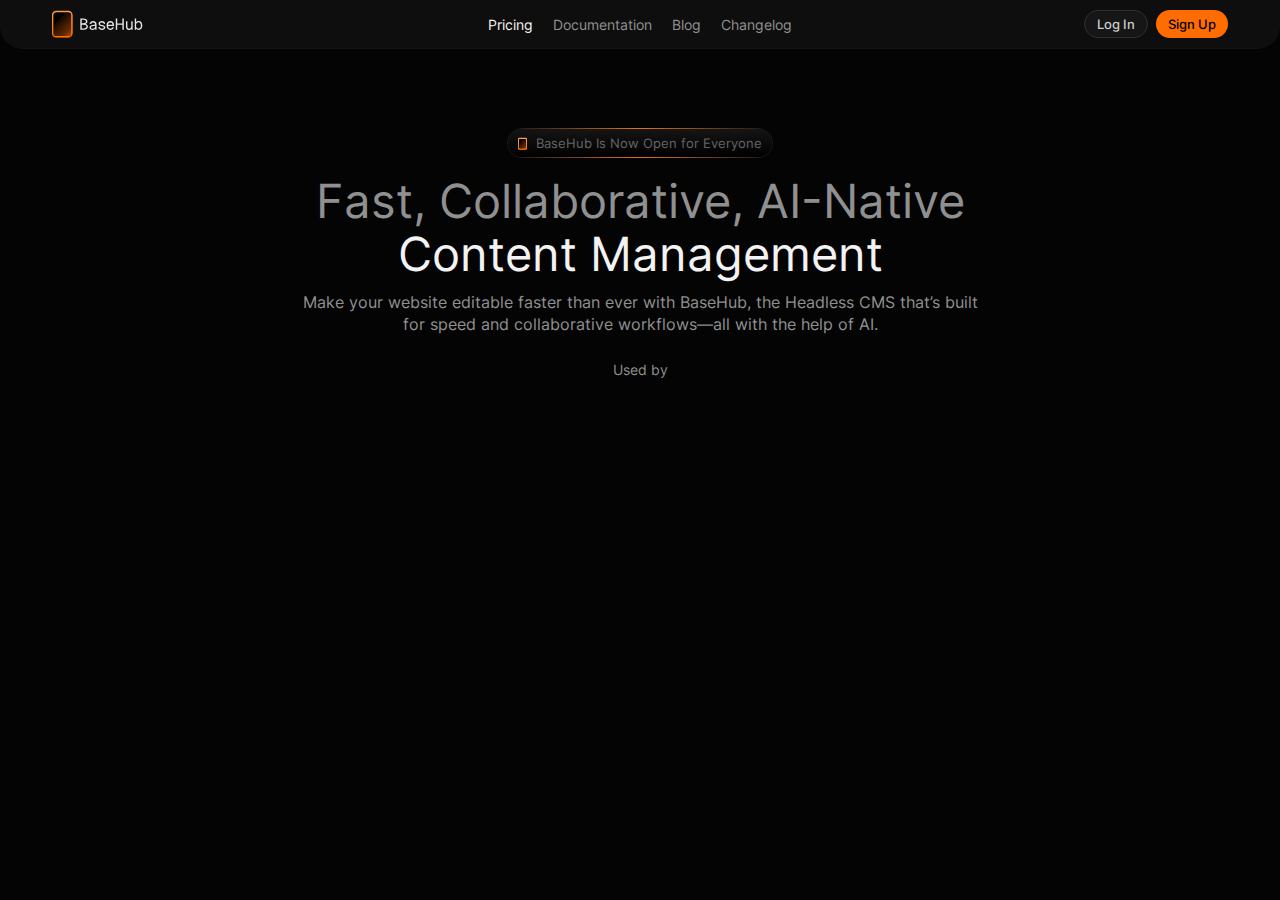
==== basehub/index.html @ cfead7d9 "basehub homepage start" ====
<!DOCTYPE html>
<html lang="en">
	<head>
		<meta charset="utf-8" />
		<meta http-equiv="X-UA-Compatible" content="IE=edge" />
		<meta name="viewport" content="width=device-width, initial-scale=1" />
        <meta name="viewport" content="width=device-width, initial-scale=1.0, maximum-scale=1.0, user-scalable=0" />

		<title>Homepage</title>

		<link rel="shortcut icon" type="image/x-icon" href="images/favicon_icon.png" />
		<link rel="stylesheet" type="text/css" href="css/bootstrap.min.css">
		<link rel="stylesheet" type="text/css" href="css/font.css">
		<link rel="stylesheet" type="text/css" href="css/style.css">
	</head>
	<body>
		<div class="main_wrapper">
			<header class="header">
				<div class="container">
					<div class="header_wrapper">
						<div class="left_side">
							<div class="logo">
								<a href="#"><img src="images/main_logo.svg" alt="img"></a>
							</div>
						</div>
						<div class="menu-btn">
							<a class="toggle-btn" href="#">
								<span></span>
							</a>
						</div>
						<nav class="navigation">
							<ul class="nav_bar">
								<li><a href="#" class="active">Pricing</a></li>
								<li><a href="#">Documentation</a></li>
								<li><a href="#">Blog</a></li>
								<li><a href="#">Changelog</a></li>
							</ul>
						</nav>
						<div class="right_side">
							<ul class="btns">
								<li><a href="#" class="log_in_btn">Log In</a></li>
								<li><a href="#" class="primary_btn">Sign Up</a></li>
							</ul>
						</div>
					</div>
				</div>
			</header>

			<div class="banner">
				<div class="container">
					<div class="bnr_wrap">
						<p>
							<i>
								<span><img src="images/bnr-Icon.png" alt="img"></span>
								BaseHub Is Now Open for Everyone
							</i>
						</p>
						<h1><span>Fast, Collaborative, AI-Native</span>Content Management</h1>
						<i class="text">Make your website editable faster than ever with BaseHub, the Headless CMS that’s built for speed and collaborative workflows—all with the help of AI.</i>
						<strong class="use">Used by</strong>
					</div>
				</div>
			</div>
		</div>
		<script src="js/jquery.min.js"></script>
		<script src="js/bootstrap.bundle.min.js"></script>
		<script src="js/script.js"></script>
	</body>
</html>
---- basehub/css/font.css ----
@font-face {
    font-family: 'Inter';
    src: url('../fonts/Inter-Light.woff2') format('woff2'),
        url('../fonts/Inter-Light.woff') format('woff');
    font-weight: 300;
    font-style: normal;
    font-display: swap;
}

@font-face {
    font-family: 'Inter';
    src: url('../fonts/Inter-Regular.woff2') format('woff2'),
        url('../fonts/Inter-Regular.woff') format('woff');
    font-weight: 400;
    font-style: normal;
    font-display: swap;
}

@font-face {
    font-family: 'Inter';
    src: url('../fonts/Inter-Medium.woff2') format('woff2'),
        url('../fonts/Inter-Medium.woff') format('woff');
    font-weight: 500;
    font-style: normal;
    font-display: swap;
}

@font-face {
    font-family: 'Inter';
    src: url('../fonts/Inter-SemiBold.woff2') format('woff2'),
        url('../fonts/Inter-SemiBold.woff') format('woff');
    font-weight: 600;
    font-style: normal;
    font-display: swap;
}

@font-face {
    font-family: 'Inter';
    src: url('../fonts/Inter-Bold.woff2') format('woff2'),
        url('../fonts/Inter-Bold.woff') format('woff');
    font-weight: 700;
    font-style: normal;
    font-display: swap;
}
---- basehub/css/style.css ----
*,
*::after,
*::before {
	margin: 0;
	padding: 0;
	-webkit-box-sizing: border-box;
	-moz-box-sizing: border-box;
	box-sizing: border-box;
}

* ::-webkit-input-placeholder {
  	color: #000000;
}

* :-moz-placeholder {
	opacity: 1;
	color: #000000;
}

* ::-moz-placeholder {
	opacity: 1;
	color: #000000;
}

* :-ms-input-placeholder {
  	color: #000000;
}

html,
body { min-height: 100%; }

html {
	margin: 0;
	padding: 0;
}

body { margin: 0; padding: 0; font-style: normal; font-size: 20px; line-height: normal; font-family: 'Inter'; background: #040404; color: #F3F3F3; }

body.open-nav { overflow: hidden; }

.main_wrapper { position: relative; width: 100%; min-height: 100%; overflow: hidden; }

ol,
ul,
li {
	padding: 0;
	margin: 0;
	list-style: none;
}

p {
	margin: 0;
	padding: 0;
}

h1,
h2,
h3,
h4,
h5,
h6 {
	margin: 0;
	padding: 0;
}

input,
select,
textarea,
button {
	outline: none;
	box-shadow: none;
	font-family: inherit;
}

input[type="text"]::-moz-placeholder,
input[type="search"]::-moz-placeholder,
.input-text::-moz-placeholder,
.input_text::-moz-placeholder {
	color: inherit;
	opacity: 1;
	font-family: inherit;
}

input[type="text"]::-webkit-input-placeholder,
input[type="search"]::-webkit-input-placeholder,
.input-text::-webkit-input-placeholder,
.input_text::-webkit-input-placeholder {
	color: inherit;
	opacity: 1;
	font-family: inherit;
}

input[type="text"]::-ms-placeholder,
input[type="search"]::-ms-placeholder,
.input-text::-ms-placeholder,
.input_text::-ms-placeholder {
	color: inherit;
	opacity: 1;
	font-family: inherit;
}

input[type="email"]::-moz-placeholder {
	color: inherit;
	opacity: 1;
	font-family: inherit;
}

input[type="email"]::-webkit-input-placeholder {
	color: inherit;
	opacity: 1;
	font-family: inherit;
}

input[type="email"]::-ms-placeholder {
	color: inherit;
	opacity: 1;
	font-family: inherit;
}

textarea::-moz-placeholder {
	color: inherit;
	opacity: 1;
	font-family: inherit;
}

textarea::-webkit-input-placeholder {
	color: inherit;
	opacity: 1;
	font-family: inherit;
}

textarea::-ms-input-placeholder {
	color: inherit;
	opacity: 1;
	font-family: inherit;
}

a { color: inherit; text-decoration: none; border: 0; outline: none !important; }

a, button, input[type=submit] {
	outline:none;
	-webkit-transition: all .3s ease-in-out;
	-moz-transition: all .3s ease-in-out;
	-ms-transition: all .3s ease-in-out;
	-o-transition: all .3s ease-in-out;
	transition: all .3s ease-in-out;
}
a:hover,
a:focus { text-decoration: none; outline: none; }

:focus { outline: none; }

img,
svg,
iframe { max-width: 100%; border: none; outline: none; }

h1 { color: #F3F3F3; font-weight: 400; font-size: 47px; line-height: 1.13; margin-bottom: 12px; text-align: center; }
h2 { color: #F3F3F3; font-weight: 700; font-size: 32px; line-height: 1.18; margin-bottom: 16px; text-align: center; }

p { color: #909090; font-weight: 400; font-size: 18px; line-height: 1.5; }

.primary_btn { display: flex; justify-content: center; align-items: center; height: 33px; background: #FF6C00; border-radius: 96px; padding: 0 12px; color: #000000; font-weight: 500; font-size: 14px; line-height: 1.14; transition: all 0.3s ease-in-out; }
.primary_btn:hover { background: rgba(255, 139, 53, 1); }

@media (min-width: 375px) {
	.container {
		width: 100%;
		max-width: 100%;
	}
}
@media (min-width: 576px) {
	.container {
		width: 100%;
		max-width: 100%;
	}
}
@media (min-width: 768px) {
	.container {
		width: 100%;
		max-width: 750px;
	}
}
@media (min-width: 992px) {
	.container {
		width: 100%;
		max-width: 970px;
	}
}
@media (min-width: 1200px) {
	.container {
		width: 100%;
		max-width: 1200px;
	}
}
@media (min-width: 1300px) {
	.container {
		width: 100%;
		max-width: 1350px;
	}
}
@media (min-width: 1440px) {
	.container {
		width: 100%;
		max-width: 1470px;
	}
}

/*============ Default Css end ============*/


.header { position: sticky; left: 0; top: 0; width: 100%; z-index: 1000; border-radius: 0 0 24px 24px; background: rgba(14, 14, 14, 1); box-shadow: 0px 1px 0px rgba(71,70,70,.25); }
.header_wrapper { display: flex; align-items: center; justify-content: space-between; padding: 10px 0; }
.header_wrapper .left_side { min-width: 400px; }
.header_wrapper .left_side .logo { display: flex; }
.header_wrapper .left_side .logo a { display: flex; max-width: 92px; }
.header_wrapper .left_side .logo a img { width: 100%; height: auto; }
.header_wrapper .menu-btn { display: none; }
.header_wrapper .navigation { position: relative; display: block; }
.header_wrapper .navigation .nav_bar { display: flex; align-items: center; }
.header_wrapper .navigation .nav_bar li { display: block; position: relative; }
.header_wrapper .navigation .nav_bar li + li { margin-left: 20px; }
.header_wrapper .navigation .nav_bar li a { color: #909090; display: flex; font-weight: 400; font-size: 14px; line-height: 1.5; text-transform: capitalize; transition: all 0.3s ease-in-out; }
.header_wrapper .navigation .nav_bar li a.active { color: #F3F3F3; }
.header_wrapper .navigation .nav_bar li a:hover { color: #F3F3F3; }
.header_wrapper .right_side { min-width: 400px; }
.header_wrapper .right_side .btns { display: flex; align-items: center; justify-content: flex-end; }
.header_wrapper .right_side .btns li { display: block; position: relative; }
.header_wrapper .right_side .btns li + li { margin-left: 8px; }
.header_wrapper .right_side .btns li .log_in_btn { display: flex; justify-content: center; align-items: center; height: 28px; background: #161616; border-radius: 96px; padding: 0 12px; color: #CCCCCC; font-weight: 500; font-size: 13px; line-height: 1.23; transition: all 0.3s ease-in-out; border: 1px solid rgba(48, 48, 48, 1); }
.header_wrapper .right_side .btns li .log_in_btn:hover { background-color: rgba(37, 37, 37, 1); }
.header_wrapper .right_side .btns li .primary_btn { height: 28px; font-size: 13px; line-height: 1.23; }


.banner { padding: 80px 0; }
.bnr_wrap { display: block; position: relative; }
.bnr_wrap p { display: flex; justify-content: center; position: relative; margin-bottom: 16px; }
.bnr_wrap p i { display: flex; align-items: center; justify-content: center; font-weight: 400; font-size: 13px; line-height: 1.54; color: #646464; font-style: normal; border: 1px solid rgba(27, 27, 27, 1); border-radius: 9999px; padding: 4px 10px; position: relative; z-index: 0; }
.bnr_wrap p i::before { content: ""; background-image: radial-gradient(46.35% 3599.23% at 50.09% 50%, #e47320 0, rgba(228, 115, 32, 0) 100%); z-index: -20; inset: -1px; position: absolute; }
.bnr_wrap p i::after { content: ""; background-image: linear-gradient(180deg, #151515, #000); border-radius: 9999px; z-index: -10; inset: 0; position: absolute; }
.bnr_wrap p i span { display: flex; max-width: 10px; margin-right: 8px; }
.bnr_wrap p i span img { width: 100%; height: auto; }
.bnr_wrap h1 { max-width: 670px; margin: 0 auto 12px auto; }
.bnr_wrap h1 span { display: flex; color: #909090; justify-content: center; }
.bnr_wrap .text { display: flex; max-width: 692px; margin: 0 auto 24px auto; font-style: normal; font-weight: 400; font-size: 16px; line-height: 1.37; color: #909090; text-align: center; }
.bnr_wrap .use { display: flex; justify-content: center; margin-bottom: 4px; font-weight: 400; font-size: 14px; line-height: 1.43; color: #909090; }
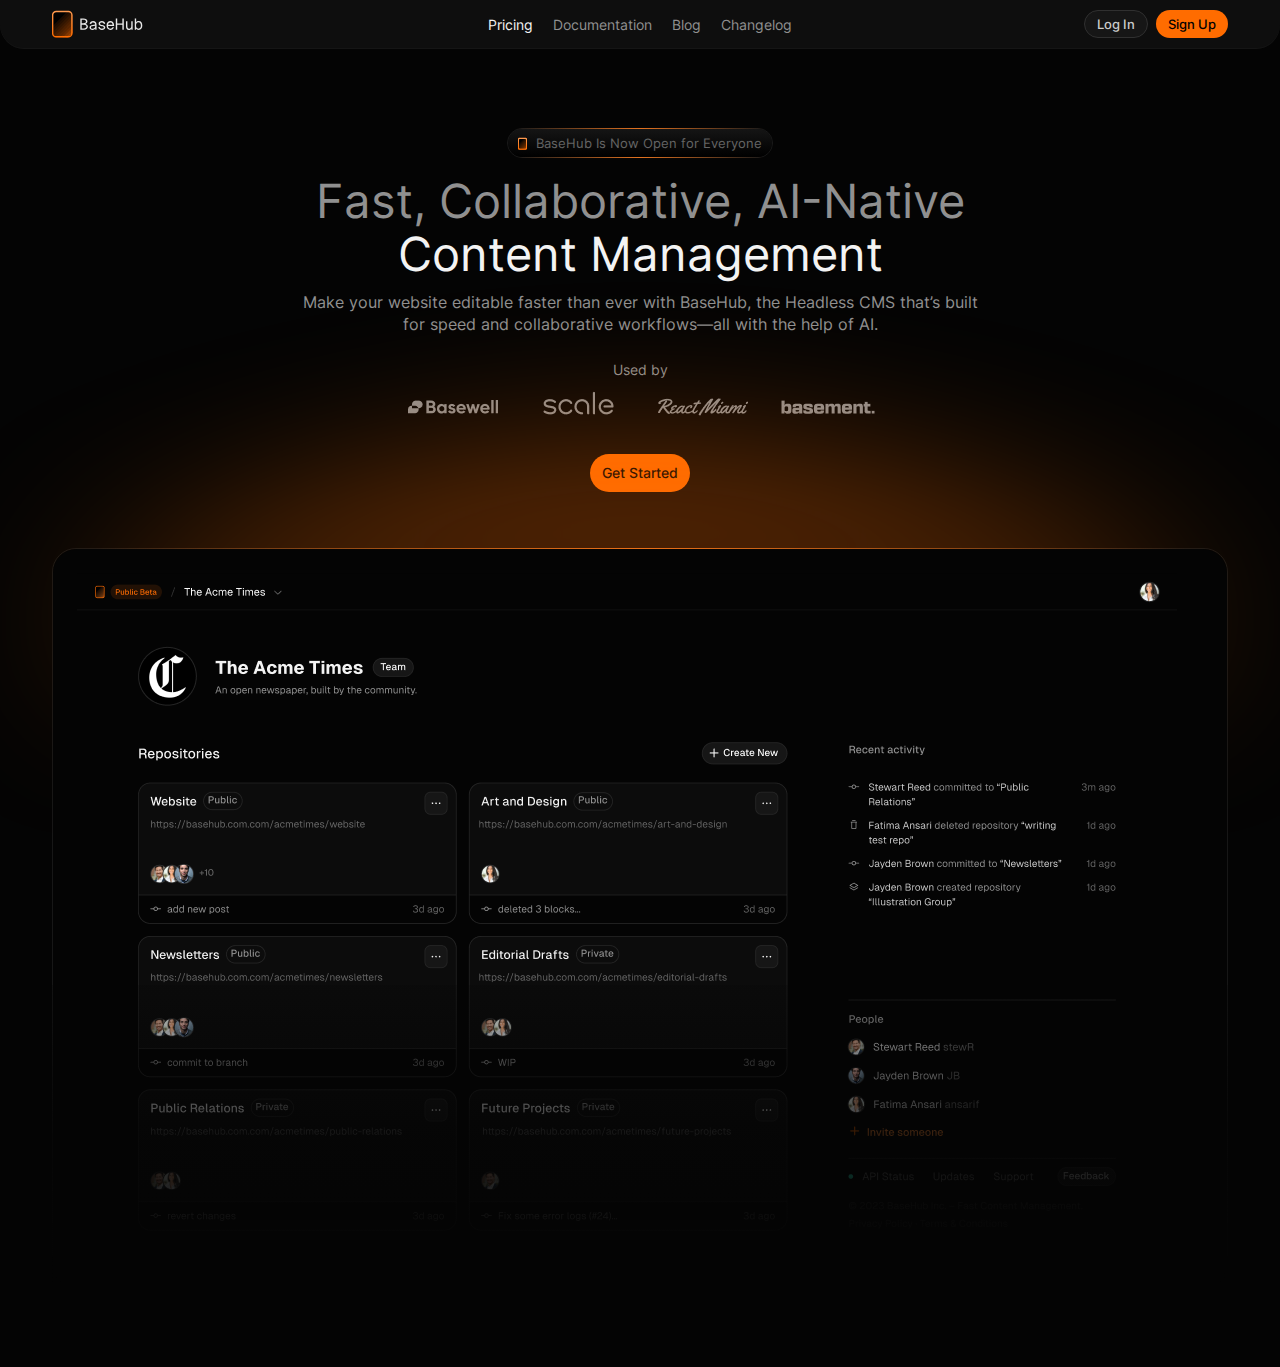
==== commit 50c6a283: "banner section" ====
--- a/basehub/index.html
+++ b/basehub/index.html
@@ -58,6 +58,48 @@
 						<h1><span>Fast, Collaborative, AI-Native</span>Content Management</h1>
 						<i class="text">Make your website editable faster than ever with BaseHub, the Headless CMS that’s built for speed and collaborative workflows—all with the help of AI.</i>
 						<strong class="use">Used by</strong>
+						<div class="marquee">
+							<ul class="marquee_images scroll">
+								<li><img src="images/Image [select-none].png" alt="img"></li>
+								<li><img src="images/Image [select-none]2.png" alt="img"></li>
+								<li><img src="images/Image [select-none]3.png" alt="img"></li>
+								<li><img src="images/Image [select-none]4.png" alt="img"></li>
+							</ul>
+							<ul class="marquee_images scroll">
+								<li><img src="images/Image [select-none].png" alt="img"></li>
+								<li><img src="images/Image [select-none]2.png" alt="img"></li>
+								<li><img src="images/Image [select-none]3.png" alt="img"></li>
+								<li><img src="images/Image [select-none]4.png" alt="img"></li>
+							</ul>
+							<ul class="marquee_images scroll">
+								<li><img src="images/Image [select-none].png" alt="img"></li>
+								<li><img src="images/Image [select-none]2.png" alt="img"></li>
+								<li><img src="images/Image [select-none]3.png" alt="img"></li>
+								<li><img src="images/Image [select-none]4.png" alt="img"></li>
+							</ul>
+							<ul class="marquee_images scroll">
+								<li><img src="images/Image [select-none].png" alt="img"></li>
+								<li><img src="images/Image [select-none]2.png" alt="img"></li>
+								<li><img src="images/Image [select-none]3.png" alt="img"></li>
+								<li><img src="images/Image [select-none]4.png" alt="img"></li>
+							</ul>
+							<ul class="marquee_images scroll">
+								<li><img src="images/Image [select-none].png" alt="img"></li>
+								<li><img src="images/Image [select-none]2.png" alt="img"></li>
+								<li><img src="images/Image [select-none]3.png" alt="img"></li>
+								<li><img src="images/Image [select-none]4.png" alt="img"></li>
+							</ul>
+						</div>
+						<div class="btnlink">
+							<a href="#" class="primary_btn">Get Started</a>
+						</div>
+						<div class="picture">
+							<span class="back_shadow"></span>
+							<div class="image_wrap">
+								<img src="images/Image [pointer-events-none].png" alt="img">
+							</div>
+							
+						</div>
 					</div>
 				</div>
 			</div>
--- a/basehub/css/style.css
+++ b/basehub/css/style.css
@@ -153,6 +153,23 @@
 img,
 svg,
 iframe { max-width: 100%; border: none; outline: none; }
+
+::-webkit-scrollbar {
+    -webkit-appearance: none;
+    width: 10px;
+    height: 10px;
+}
+ 
+::-webkit-scrollbar-track {
+    background-color: #5f5e5e;
+    border-radius: 8px;
+}
+
+::-webkit-scrollbar-thumb {
+    background-color: rgba(0, 0, 0, .3);
+    border: 2px solid #5f5e5e;
+    border-radius: 8px;
+}
 
 h1 { color: #F3F3F3; font-weight: 400; font-size: 47px; line-height: 1.13; margin-bottom: 12px; text-align: center; }
 h2 { color: #F3F3F3; font-weight: 700; font-size: 32px; line-height: 1.18; margin-bottom: 16px; text-align: center; }
@@ -242,4 +259,27 @@
 .bnr_wrap h1 { max-width: 670px; margin: 0 auto 12px auto; }
 .bnr_wrap h1 span { display: flex; color: #909090; justify-content: center; }
 .bnr_wrap .text { display: flex; max-width: 692px; margin: 0 auto 24px auto; font-style: normal; font-weight: 400; font-size: 16px; line-height: 1.37; color: #909090; text-align: center; }
-.bnr_wrap .use { display: flex; justify-content: center; margin-bottom: 4px; font-weight: 400; font-size: 14px; line-height: 1.43; color: #909090; }+.bnr_wrap .use { display: flex; justify-content: center; margin-bottom: 4px; font-weight: 400; font-size: 14px; line-height: 1.43; color: #909090; }
+.bnr_wrap .marquee { display: flex; justify-content: center; align-items: center; max-width: 500px; margin: 0 auto; overflow: hidden; column-gap: 16px; }
+.bnr_wrap .marquee .marquee_images { display: flex; margin-bottom: 24px; min-width: 100%; flex: none; justify-content: space-around; }
+.scroll {
+    animation: scroll 40s linear infinite;
+}
+
+@keyframes scroll {
+    from {
+        transform: translateX(0);
+    }
+
+    to {
+        transform: translateX(calc(-100% - 1rem));
+    }
+}
+.bnr_wrap .marquee .marquee_images li { display: block; position: relative; }
+.bnr_wrap .btnlink { display: flex; justify-content: center; }
+.bnr_wrap .btnlink .primary_btn { height: 38px; }
+.bnr_wrap .picture { margin: 56px auto 0 auto; position: relative; border: 1px solid #171717; border-radius: 24px; max-width: 1202px; }
+.bnr_wrap .picture::before { content: ""; background-image: radial-gradient(46.35% 3599.23% at 50.09% 50%, #e47320 0, rgba(228, 115, 32, 0) 100%); z-index: 0; inset: -1px; position: absolute; }
+.bnr_wrap .picture::after { content: ""; width: calc(100% + 2px); height: 41%; z-index: 20; position: absolute; left: -1px; bottom: -1px; background: linear-gradient(to bottom, rgba(4, 4, 4, 0.2) 0%, rgba(4, 4, 4, 0.8) 50%, rgba(4, 4, 4, 1) 100%); }
+.bnr_wrap .picture .back_shadow { background-image: url(../images/back-shadow.svg); background-repeat: no-repeat; background-size: 100% 100%; filter: blur(90px); position: absolute; left: 50%; aspect-ratio: 1200 / 195; width: 100%; transform: translate(-50%, 0) scale(1, 1); opacity: 1; will-change: transform, opacity; top: -72px; }
+.bnr_wrap .picture .image_wrap { padding: 24px; background: #040404; z-index: 10; position: relative; border-radius: 24px; }